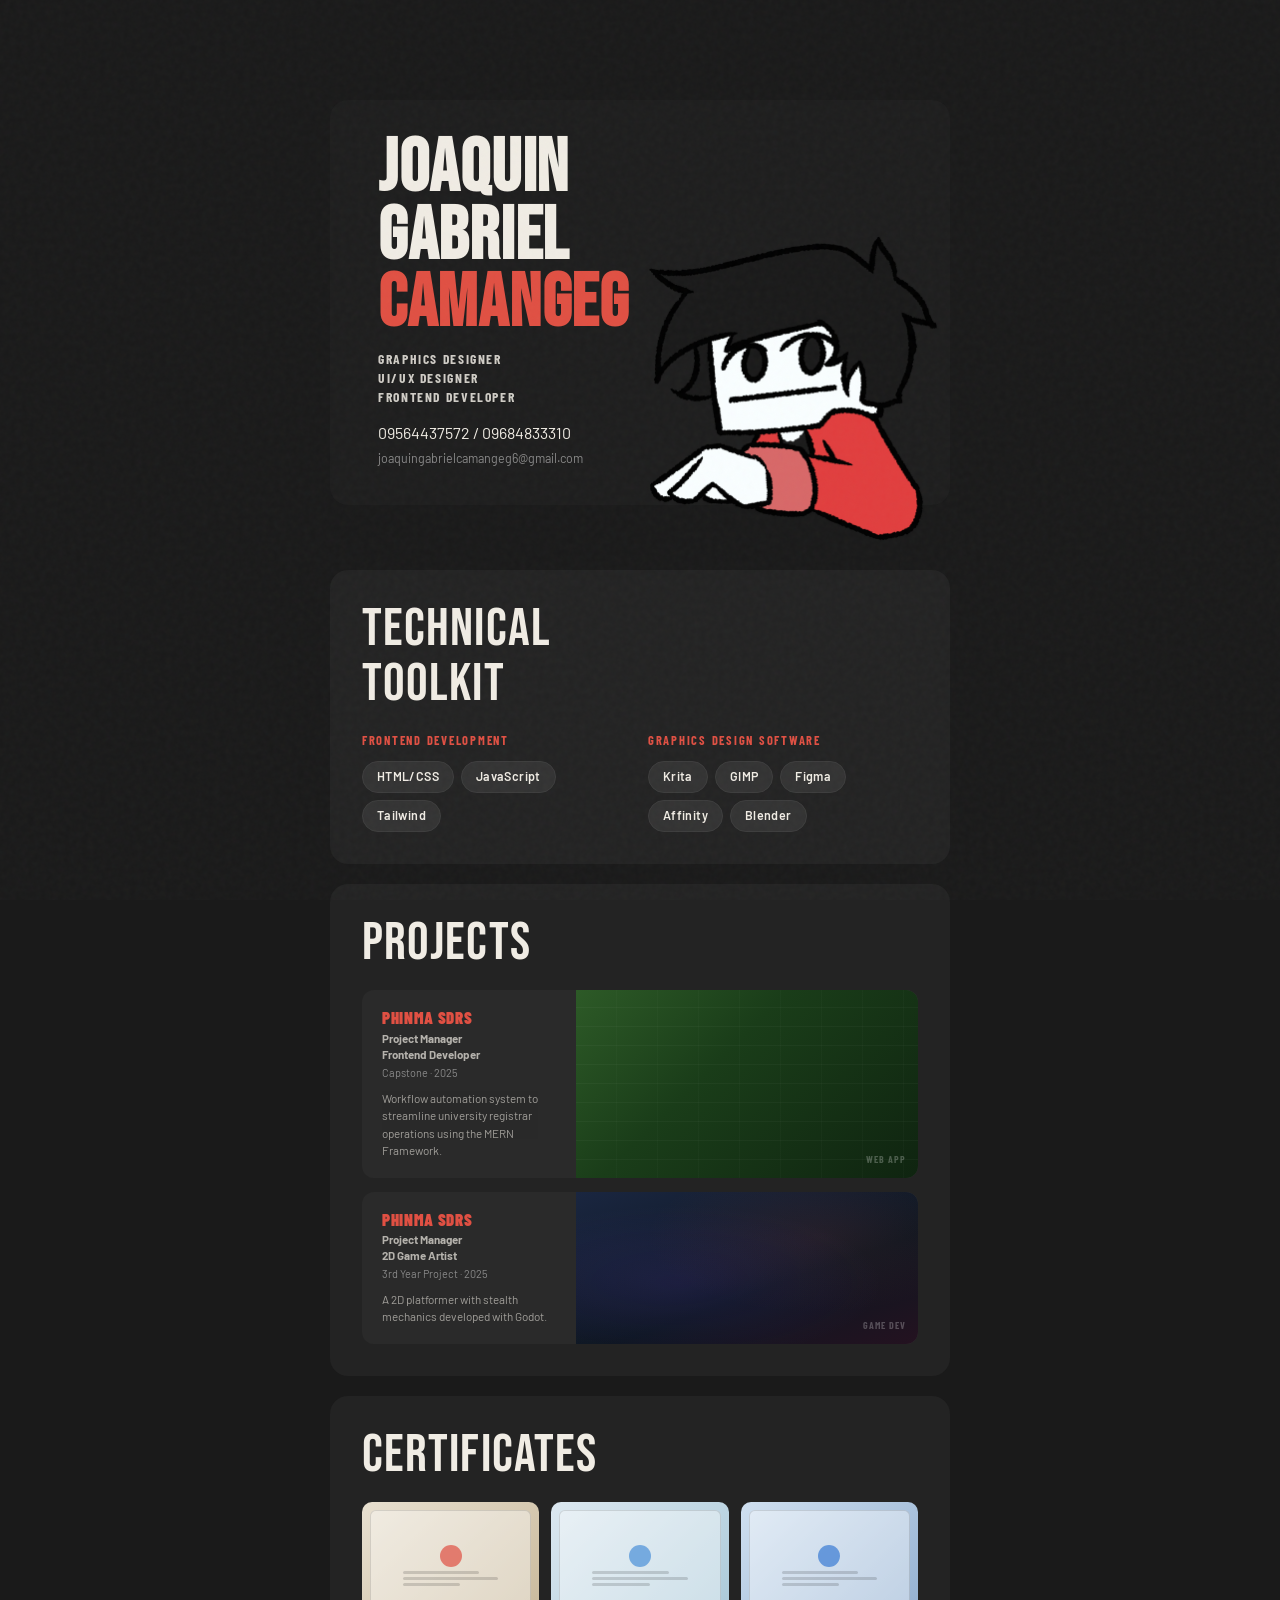
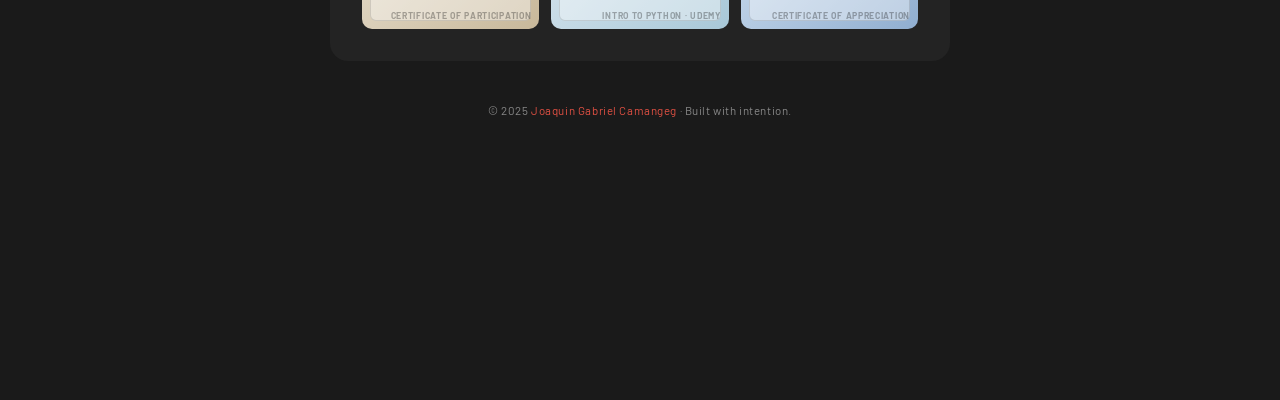
==== home.html @ d3479a67 "Built base portfolio site" ====
<!DOCTYPE html>
<html lang="en">
<head>
  <meta charset="UTF-8" />
  <meta name="viewport" content="width=device-width, initial-scale=1.0"/>
  <title>Joaquin Gabriel Camangeg — Portfolio</title>

  <!-- Fonts -->
  <link
    href="https://fonts.googleapis.com/css2?family=Bebas+Neue&family=Barlow:ital,wght@0,400;0,600;0,700;1,400&family=Barlow+Condensed:wght@700;900&display=swap"
    rel="stylesheet"
  />

  <!-- Styles -->
  <link rel="stylesheet" href="style.css" />
</head>
<body>

<div class="page">

  <!-- ══ HERO ══ -->
  <section class="card hero">

    <div class="hero-header">
    <img src="images/essentials/site-header.webp" id="header-overlay">
  </div>

    <div class="hero-text">
      <h1>
        JOAQUIN<br>
        GABRIEL<br>
        <span class="last">CAMANGEG</span>
      </h1>
      <div class="hero-sub">
        Graphics Designer<br>
        UI/UX Designer<br>
        Frontend Developer<br>
      </div>
      <div class="hero-contacts">
        <p> 09564437572 / 09684833310</p>
        <a href="mailto:joaquingabrielcamangeg6@gmail.com">joaquingabrielcamangeg6@gmail.com</a>
        
      </div>
    </div>
  </section>
  <br>

  <!-- ══ TECHNICAL TOOLKIT ══ -->
  <section class="card toolkit">
    <div class="section-title">TECHNICAL<br>TOOLKIT</div>
    <div class="toolkit-grid">
      <div class="toolkit-group">
        <h3>Frontend Development</h3>
        <div class="tags">
          <span class="tag">HTML/CSS</span>
          <span class="tag">JavaScript</span>
          <span class="tag">Tailwind</span>
        </div>
      </div>
      <div class="toolkit-group">
        <h3>Graphics Design Software</h3>
        <div class="tags">
          <span class="tag">Krita</span>
          <span class="tag">GIMP</span>
          <span class="tag">Figma</span>
          <span class="tag">Affinity</span>
          <span class="tag">Blender</span>
        </div>
      </div>
    </div>
  </section>

  <!-- ══ PROJECTS ══ -->
  <section class="card projects">
    <div class="section-title">PROJECTS</div>
    <div class="project-list">

      <div class="project-item">
        <div class="project-info">
          <div class="project-name">PHINMA SDRS</div>
          <div class="project-role">Project Manager<br>Frontend Developer</div>
          <div class="project-year">Capstone · 2025</div>
          <div class="project-desc">Workflow automation system to streamline university registrar operations using the MERN Framework.</div>
        </div>
        <div class="project-thumb web">
          <div class="thumb-label">Web App</div>
        </div>
      </div>

      <div class="project-item">
        <div class="project-info">
          <div class="project-name">PHINMA SDRS</div>
          <div class="project-role">Project Manager<br>2D Game Artist</div>
          <div class="project-year">3rd Year Project · 2025</div>
          <div class="project-desc">A 2D platformer with stealth mechanics developed with Godot.</div>
        </div>
        <div class="project-thumb game">
          <div class="thumb-label">Game Dev</div>
        </div>
      </div>

    </div>
  </section>

  <!-- ══ CERTIFICATES ══ -->
  <section class="card certs">
    <div class="section-title">CERTIFICATES</div>
    <div class="cert-grid">

      <div class="cert-card">
        <div class="cert-inner">
          <div class="cert-seal"></div>
          <div class="cert-lines">
            <div class="cert-line"></div>
            <div class="cert-line"></div>
            <div class="cert-line"></div>
          </div>
        </div>
        <div class="cert-label">Certificate of Participation</div>
      </div>

      <div class="cert-card">
        <div class="cert-inner">
          <div class="cert-seal" style="background:#4a90d9;"></div>
          <div class="cert-lines">
            <div class="cert-line"></div>
            <div class="cert-line"></div>
            <div class="cert-line"></div>
          </div>
        </div>
        <div class="cert-label">Intro to Python · Udemy</div>
      </div>

      <div class="cert-card">
        <div class="cert-inner">
          <div class="cert-seal" style="background:#3a7bd5;"></div>
          <div class="cert-lines">
            <div class="cert-line"></div>
            <div class="cert-line"></div>
            <div class="cert-line"></div>
          </div>
        </div>
        <div class="cert-label">Certificate of Appreciation</div>
      </div>

    </div>
  </section>

  <div class="footer">
    © 2025 <span>Joaquin Gabriel Camangeg</span> · Built with intention.
  </div>

</div>

<!-- Scripts -->
<script src="main.js"></script>

</body>
</html>
---- style.css ----
:root {
  --bg:       #1a1a1a;
  --card:     #232323;
  --card2:    #2a2a2a;
  --red:      #e05043;
  --red-dark: #b83c30;
  --white:    #f0ece4;
  --grey:     #888;
  --radius:   18px;
}

/* ─── RESET ─── */
*, *::before, *::after {
  box-sizing: border-box;
  margin: 0;
  padding: 0;
}

html {
  scroll-behavior: smooth;
}

/* ─── BASE ─── */
body {
  background: var(--bg);
  color: var(--white);
  font-family: 'Barlow', sans-serif;
  font-size: 16px;
  line-height: 1.6;
  overflow-x: hidden;
}

/* ─── NOISE OVERLAY ─── */
body::before {
  content: '';
  position: fixed;
  inset: 0;
  background-image: url("data:image/svg+xml,%3Csvg viewBox='0 0 200 200' xmlns='http://www.w3.org/2000/svg'%3E%3Cfilter id='n'%3E%3CfeTurbulence type='fractalNoise' baseFrequency='0.75' numOctaves='4' stitchTiles='stitch'/%3E%3C/filter%3E%3Crect width='100%25' height='100%25' filter='url(%23n)' opacity='1'/%3E%3C/svg%3E");
  opacity: 0.03;
  pointer-events: none;
  z-index: 1000;
}

/* ─── SCROLLBAR ─── */
::-webkit-scrollbar        { width: 6px; }
::-webkit-scrollbar-track  { background: var(--bg); }
::-webkit-scrollbar-thumb  { background: #3a3a3a; border-radius: 99px; }
::-webkit-scrollbar-thumb:hover { background: var(--red); }

/* ─── LAYOUT ─── */
.page {
    min-height: 200vh;
    max-width: 620px;
    margin: 100px auto;
    padding: px 20px 60px;
    display: flex;
    flex-direction: column;
    gap: 20px;
}

/* ─── CARD BASE ─── */
.card {
    background: var(--card);
    border-radius: var(--radius);
    padding: 32px;
    position: relative;
    overflow: hidden;
}

/* ─── SECTION TITLE ─── */
.section-title {
    font-family: 'Bebas Neue', sans-serif;
    font-size: clamp(2.4rem, 9vw, 3.4rem);
    letter-spacing: 0.02em;
    line-height: 1;
    color: var(--white);
    margin-bottom: 20px;
}

/* ════════════════════════════════════════
   HERO
════════════════════════════════════════ */
.hero {
  background: #1e1e1e;
  display: flex;
  align-items: flex-end;
  justify-content: space-between;
  gap: 12px;
  padding: 36px 36px 0 36px;
  min-height: 220px;
  border-radius: var(--radius);
  overflow: visible;
  animation: fadeUp 0.7s ease both;
}

.hero-text {
  flex: 1;
  padding-bottom: 36px;
}

.hero h1 {
  font-family: 'Bebas Neue', sans-serif;
  font-size: clamp(3.2rem, 12vw, 4.6rem);
  line-height: 0.92;
  letter-spacing: 0.01em;
  color: var(--white);
}

.hero h1 .last {
  color: var(--red);
  display: block;
}

.hero-sub {
  margin-top: 10px;
  font-family: 'Barlow Condensed', sans-serif;
  font-weight: 700;
  font-size: 0.85rem;
  letter-spacing: 0.12em;
  text-transform: uppercase;
  color: var(--white);
  opacity: 0.85;
  line-height: 1.4;
}

.hero-contacts {
  margin-top: 14px;
  display: flex;
  flex-direction: column;
  gap: 3px;
}

.hero-contacts a {
  font-size: 0.78rem;
  color: var(--grey);
  text-decoration: none;
  transition: color 0.2s;
}
.hero-contacts a:hover { color: var(--red); }

#header-overlay {
    position: absolute;
    right: 0;
    bottom: -45px;
    width: 50%;
    max-width: none;
    height: auto;
    z-index: 2;
    pointer-events: none;
}


/* ════════════════════════════════════════
   TOOLKIT
════════════════════════════════════════ */
.toolkit {
  animation: fadeUp 0.7s 0.1s ease both;
}

.toolkit-grid {
  display: grid;
  grid-template-columns: 1fr 1fr;
  gap: 16px;
}

.toolkit-group h3 {
  font-family: 'Barlow Condensed', sans-serif;
  font-weight: 700;
  font-size: 0.78rem;
  letter-spacing: 0.14em;
  text-transform: uppercase;
  color: var(--red);
  margin-bottom: 10px;
}

.tags {
  display: flex;
  flex-wrap: wrap;
  gap: 7px;
}

.tag {
  background: #333;
  border: 1px solid #3d3d3d;
  border-radius: 50px;
  padding: 5px 14px;
  font-size: 0.78rem;
  font-weight: 600;
  color: var(--white);
  letter-spacing: 0.03em;
  transition: background 0.2s, border-color 0.2s, transform 0.15s;
  cursor: default;
}
.tag:hover {
  background: var(--red);
  border-color: var(--red);
  transform: translateY(-2px);
}

/* ════════════════════════════════════════
   PROJECTS
════════════════════════════════════════ */
.projects {
  animation: fadeUp 0.7s 0.2s ease both;
}

.project-list {
  display: flex;
  flex-direction: column;
  gap: 14px;
}

.project-item {
  background: var(--card2);
  border-radius: 12px;
  overflow: hidden;
  display: grid;
  grid-template-columns: 1fr 1.6fr;
  min-height: 120px;
  transition: transform 0.2s, box-shadow 0.2s;
  cursor: default;
}
.project-item:hover {
  transform: translateY(-3px);
  box-shadow: 0 12px 32px rgba(0, 0, 0, 0.4);
}

.project-info {
  padding: 18px 20px;
  display: flex;
  flex-direction: column;
  justify-content: center;
}

.project-name {
  font-family: 'Barlow Condensed', sans-serif;
  font-weight: 900;
  font-size: 1.05rem;
  letter-spacing: 0.04em;
  color: var(--red);
  text-transform: uppercase;
  line-height: 1.1;
}

.project-role {
  font-size: 0.72rem;
  font-weight: 700;
  color: var(--white);
  opacity: 0.7;
  margin-top: 3px;
  line-height: 1.4;
}

.project-year {
  font-size: 0.68rem;
  color: var(--grey);
  margin-top: 2px;
}

.project-desc {
  font-size: 0.73rem;
  color: var(--white);
  opacity: 0.6;
  margin-top: 8px;
  line-height: 1.5;
}

.project-thumb {
  background: #333;
  position: relative;
  overflow: hidden;
}

.project-thumb::before {
  content: '';
  position: absolute;
  inset: 0;
}

.project-thumb.web::before {
  background: linear-gradient(135deg, #2d5a27 0%, #1a3d19 40%, #0f2410 100%);
}
.project-thumb.web::after {
  content: '';
  position: absolute;
  inset: 0;
  background:
    repeating-linear-gradient(0deg, transparent, transparent 18px, rgba(255,255,255,0.03) 18px, rgba(255,255,255,0.03) 19px),
    repeating-linear-gradient(90deg, transparent, transparent 40px, rgba(255,255,255,0.02) 40px, rgba(255,255,255,0.02) 41px);
}

.project-thumb.game::before {
  background: linear-gradient(160deg, #1a2640 0%, #0d1620 60%, #241220 100%);
}
.project-thumb.game::after {
  content: '';
  position: absolute;
  inset: 0;
  background:
    radial-gradient(ellipse at 30% 60%, rgba(100, 60, 200, 0.15) 0%, transparent 60%),
    radial-gradient(ellipse at 70% 30%, rgba(224, 80, 67, 0.1) 0%, transparent 50%);
}

.thumb-label {
  position: absolute;
  bottom: 10px;
  right: 12px;
  font-family: 'Barlow Condensed', sans-serif;
  font-size: 0.62rem;
  font-weight: 700;
  letter-spacing: 0.1em;
  text-transform: uppercase;
  color: rgba(255, 255, 255, 0.25);
}

/* ════════════════════════════════════════
   CERTIFICATES
════════════════════════════════════════ */
.certs {
  animation: fadeUp 0.7s 0.3s ease both;
}

.cert-grid {
  display: grid;
  grid-template-columns: repeat(3, 1fr);
  gap: 12px;
}

.cert-card {
  background: var(--card2);
  border-radius: 10px;
  aspect-ratio: 1.4 / 1;
  overflow: hidden;
  position: relative;
  transition: transform 0.2s;
  cursor: default;
}
.cert-card:hover { transform: scale(1.04); }

.cert-card::before {
  content: '';
  position: absolute;
  inset: 0;
}

.cert-card:nth-child(1)::before { background: linear-gradient(135deg, #e8e0d0 0%, #c8b89a 100%); }
.cert-card:nth-child(2)::before { background: linear-gradient(135deg, #dce8f0 0%, #a8c8d8 100%); }
.cert-card:nth-child(3)::before { background: linear-gradient(135deg, #d0e0f0 0%, #90aed0 100%); }

.cert-inner {
  position: absolute;
  inset: 8px;
  border: 1.5px solid rgba(0, 0, 0, 0.12);
  border-radius: 6px;
  display: flex;
  flex-direction: column;
  align-items: center;
  justify-content: center;
  gap: 4px;
  background: rgba(255, 255, 255, 0.4);
}

.cert-seal {
  width: 22px;
  height: 22px;
  border-radius: 50%;
  background: var(--red);
  opacity: 0.7;
}

.cert-lines {
  display: flex;
  flex-direction: column;
  gap: 3px;
  width: 60%;
}

.cert-line {
  height: 3px;
  background: rgba(0, 0, 0, 0.15);
  border-radius: 2px;
}
.cert-line:nth-child(1) { width: 80%; }
.cert-line:nth-child(2) { width: 100%; }
.cert-line:nth-child(3) { width: 60%; }

.cert-label {
  position: absolute;
  bottom: 6px;
  right: 8px;
  font-size: 0.55rem;
  font-weight: 700;
  letter-spacing: 0.08em;
  text-transform: uppercase;
  color: rgba(0, 0, 0, 0.3);
}

/* ════════════════════════════════════════
   FOOTER
════════════════════════════════════════ */
.footer {
  text-align: center;
  padding: 20px 0 0;
  font-size: 0.72rem;
  color: var(--grey);
  letter-spacing: 0.05em;
}
.footer span { color: var(--red); }

/* ════════════════════════════════════════
   ANIMATIONS
════════════════════════════════════════ */
@keyframes fadeUp {
  from { opacity: 0; transform: translateY(28px); }
  to   { opacity: 1; transform: translateY(0); }
}

/* ════════════════════════════════════════
   RESPONSIVE
════════════════════════════════════════ */
@media (max-width: 480px) {
  .hero              { flex-direction:reverse; padding: 28px; min-height: unset; }
  /* .hero-char         { width: 100px; align-self: flex-end; } */
  #header-overlay     { width: clamp(180px, 40%, 400px); max-width: 180px; bottom: -20px;}
  .hero-text         { padding-bottom: 0; }
  .toolkit-grid      { grid-template-columns: 1fr; }
  .project-item      { grid-template-columns: 1fr; }
  .project-thumb     { height: 90px; }
  .cert-grid         { grid-template-columns: repeat(2, 1fr); }
}
/* For the header-overlay */
@media (max-width: 420px) {
  #header-overlay     { width: clamp(180px, 40%, 400px); max-width: 85px; bottom: -20px;}
}
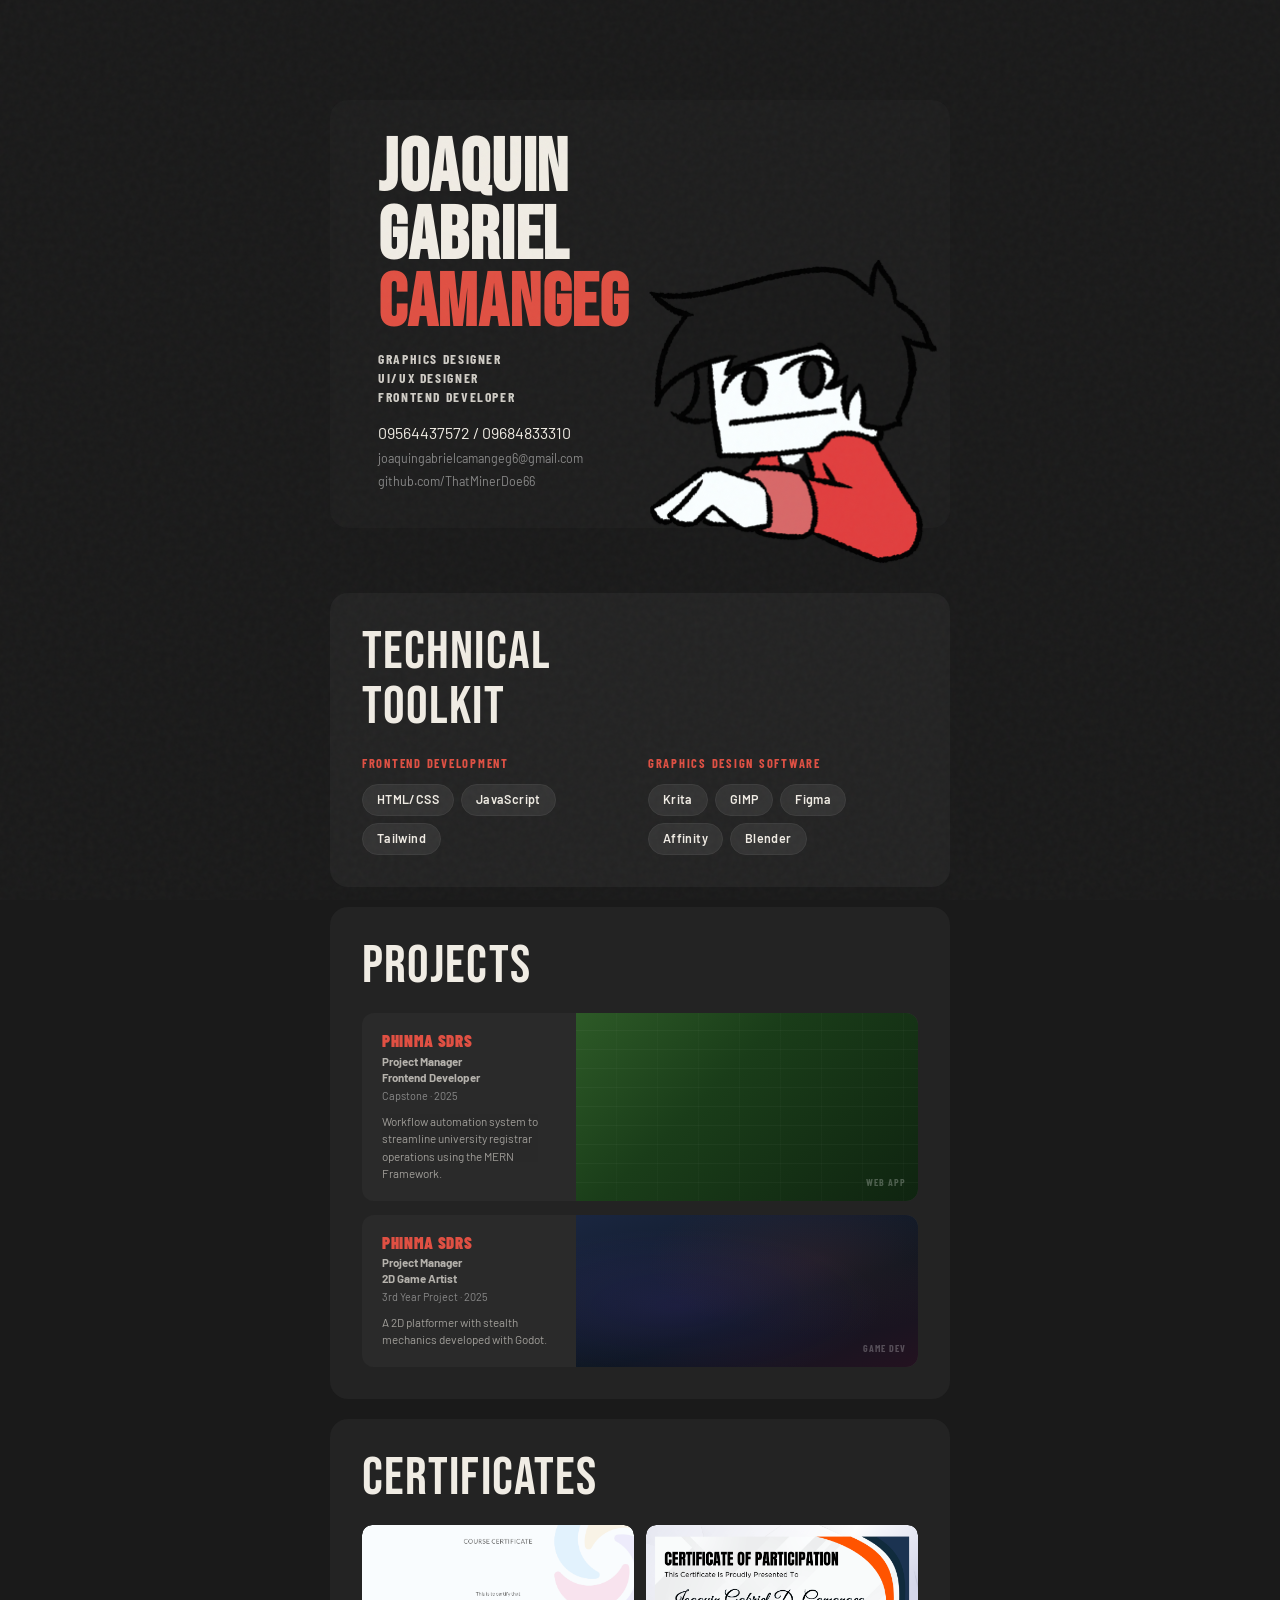
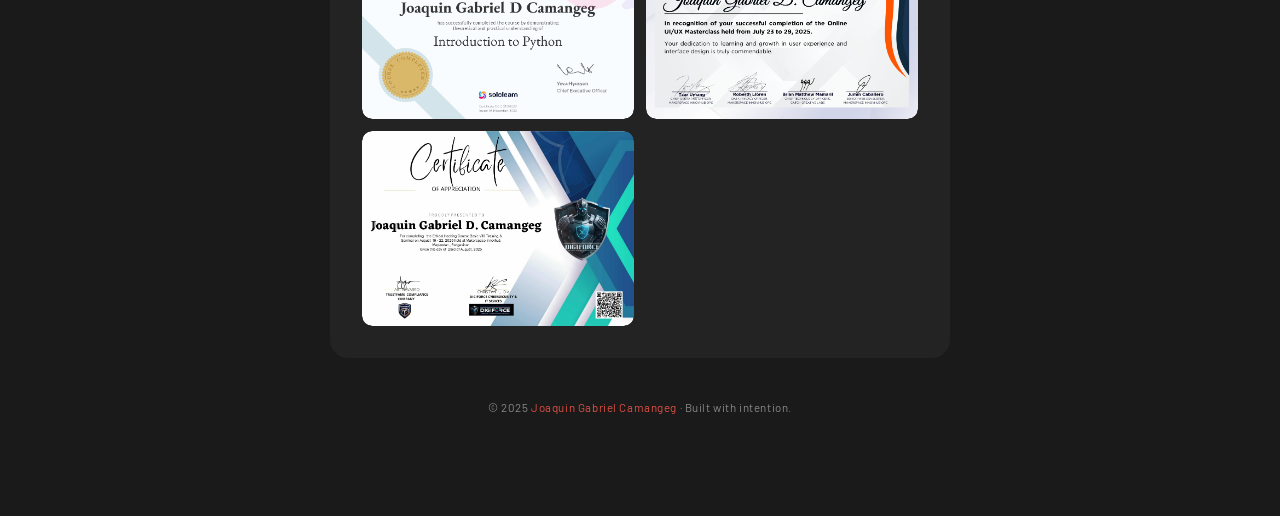
==== commit b59b2445: "Added Cert Images" ====
--- a/home.html
+++ b/home.html
@@ -22,8 +22,8 @@
   <section class="card hero">
 
     <div class="hero-header">
-    <img src="images/essentials/site-header.webp" id="header-overlay">
-  </div>
+        <img src="images/essentials/site-header.webp" id="header-overlay">
+    </div>
 
     <div class="hero-text">
       <h1>
@@ -38,8 +38,8 @@
       </div>
       <div class="hero-contacts">
         <p> 09564437572 / 09684833310</p>
-        <a href="mailto:joaquingabrielcamangeg6@gmail.com">joaquingabrielcamangeg6@gmail.com</a>
-        
+        <a href="mailto:joaquingabrielcamangeg6@gmail.com" target="_blank" rel="">joaquingabrielcamangeg6@gmail.com</a>
+        <a href="https://github.com/ThatMinerDoe66" target="_blank" rel="noopener noreferrer">github.com/ThatMinerDoe66</a>
       </div>
     </div>
   </section>
@@ -103,48 +103,36 @@
   </section>
 
   <!-- ══ CERTIFICATES ══ -->
-  <section class="card certs">
-    <div class="section-title">CERTIFICATES</div>
-    <div class="cert-grid">
+ <section class="card certs">
+  <div class="section-title">CERTIFICATES</div>
+  <div class="cert-grid">
 
-      <div class="cert-card">
-        <div class="cert-inner">
-          <div class="cert-seal"></div>
-          <div class="cert-lines">
-            <div class="cert-line"></div>
-            <div class="cert-line"></div>
-            <div class="cert-line"></div>
-          </div>
-        </div>
-        <div class="cert-label">Certificate of Participation</div>
+    <!-- Cert 1 -->
+    <div class="cert-card">
+      <div class="cert-inner">
+        <img src="images/certs/cert_python.png" alt="Certificate" class="cert-image">
       </div>
+      <div class="cert-label">Sample Certificate</div>
+    </div>
 
-      <div class="cert-card">
-        <div class="cert-inner">
-          <div class="cert-seal" style="background:#4a90d9;"></div>
-          <div class="cert-lines">
-            <div class="cert-line"></div>
-            <div class="cert-line"></div>
-            <div class="cert-line"></div>
-          </div>
-        </div>
-        <div class="cert-label">Intro to Python · Udemy</div>
+    <!-- Cert 2 -->
+    <div class="cert-card">
+      <div class="cert-inner">
+        <img src="images/certs/cert_UIUX.png" alt="Certificate" class="cert-image">
       </div>
+      <div class="cert-label">Sample Certificate</div>
+    </div>
 
-      <div class="cert-card">
-        <div class="cert-inner">
-          <div class="cert-seal" style="background:#3a7bd5;"></div>
-          <div class="cert-lines">
-            <div class="cert-line"></div>
-            <div class="cert-line"></div>
-            <div class="cert-line"></div>
-          </div>
-        </div>
-        <div class="cert-label">Certificate of Appreciation</div>
+    <!-- Cert 3 -->
+    <div class="cert-card">
+      <div class="cert-inner">
+        <img src="images/certs/cert_ethicalHacking.png" alt="Certificate" class="cert-image">
       </div>
+      <div class="cert-label">Sample Certificate</div>
+    </div>
 
-    </div>
-  </section>
+  </div>
+</section>
 
   <div class="footer">
     © 2025 <span>Joaquin Gabriel Camangeg</span> · Built with intention.
--- a/style.css
+++ b/style.css
@@ -322,7 +322,7 @@
 
 .cert-grid {
   display: grid;
-  grid-template-columns: repeat(3, 1fr);
+  grid-template-columns: repeat(2, 1fr);
   gap: 12px;
 }
 
@@ -342,57 +342,24 @@
   position: absolute;
   inset: 0;
 }
-
-.cert-card:nth-child(1)::before { background: linear-gradient(135deg, #e8e0d0 0%, #c8b89a 100%); }
-.cert-card:nth-child(2)::before { background: linear-gradient(135deg, #dce8f0 0%, #a8c8d8 100%); }
-.cert-card:nth-child(3)::before { background: linear-gradient(135deg, #d0e0f0 0%, #90aed0 100%); }
-
 .cert-inner {
-  position: absolute;
-  inset: 8px;
-  border: 1.5px solid rgba(0, 0, 0, 0.12);
-  border-radius: 6px;
-  display: flex;
-  flex-direction: column;
+  position: relative;
+  width: 100%;
+  height: 100%;
+  overflow: hidden;
+  border-radius: 10px;
+  display: flex;
+  justify-content: center;
   align-items: center;
-  justify-content: center;
-  gap: 4px;
-  background: rgba(255, 255, 255, 0.4);
-}
-
-.cert-seal {
-  width: 22px;
-  height: 22px;
-  border-radius: 50%;
-  background: var(--red);
-  opacity: 0.7;
-}
-
-.cert-lines {
-  display: flex;
-  flex-direction: column;
-  gap: 3px;
-  width: 60%;
-}
-
-.cert-line {
-  height: 3px;
-  background: rgba(0, 0, 0, 0.15);
-  border-radius: 2px;
-}
-.cert-line:nth-child(1) { width: 80%; }
-.cert-line:nth-child(2) { width: 100%; }
-.cert-line:nth-child(3) { width: 60%; }
-
-.cert-label {
-  position: absolute;
-  bottom: 6px;
-  right: 8px;
-  font-size: 0.55rem;
-  font-weight: 700;
-  letter-spacing: 0.08em;
-  text-transform: uppercase;
-  color: rgba(0, 0, 0, 0.3);
+}
+
+.cert-image {
+  width: 100%;
+  height: 100%;
+  object-fit: cover;
+  display: block;
+  border-radius: 10px;
+  z-index: 1;
 }
 
 /* ════════════════════════════════════════
